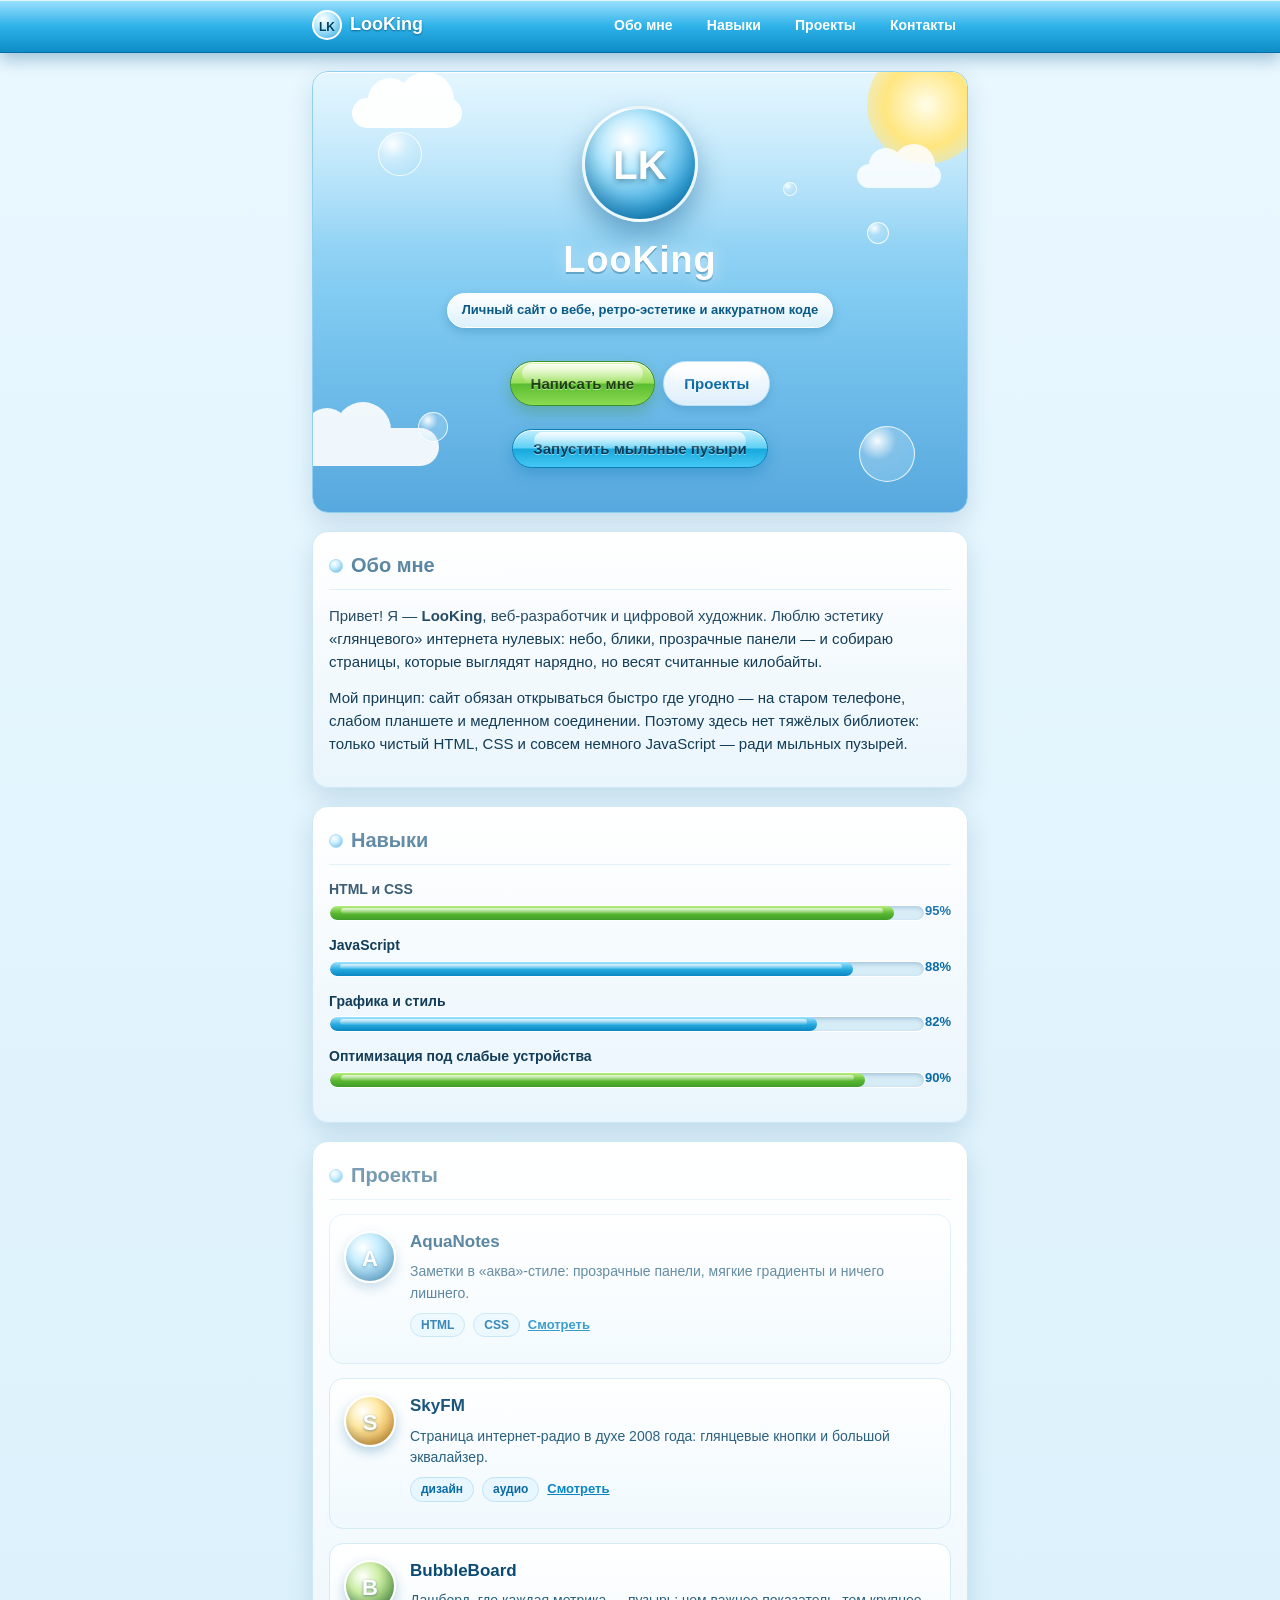
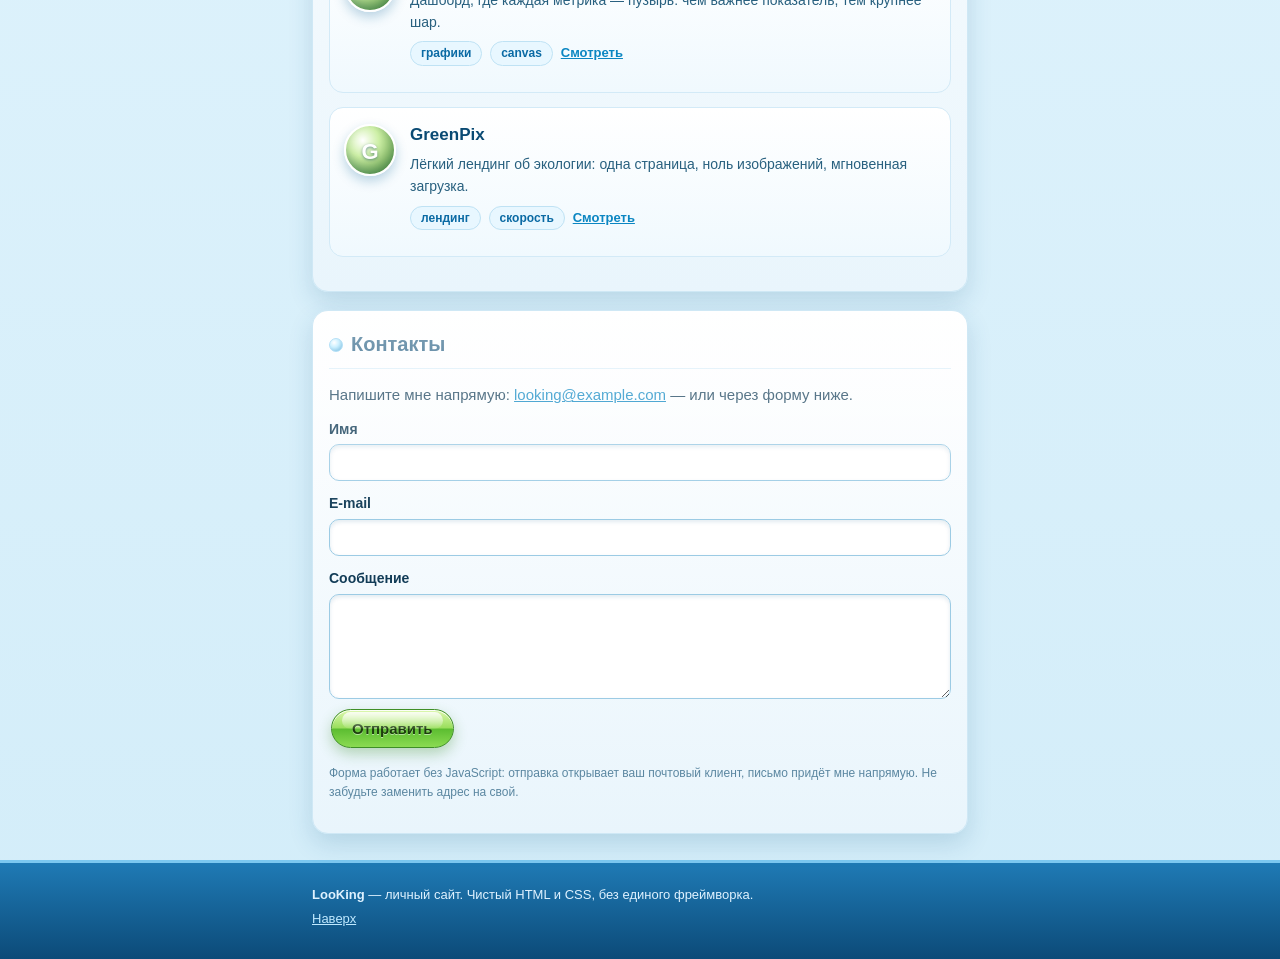
==== index.html @ d475ae1d "first commit" ====
<!DOCTYPE html>
<html lang="ru">
<head>
<meta charset="utf-8">
<meta name="viewport" content="width=device-width, initial-scale=1">
<meta name="description" content="LooKing — личный сайт: веб, ретро-эстетика и аккуратный код.">
<title>LooKing — личный сайт</title>
<link rel="stylesheet" href="style.css">
</head>
<body id="top">

<!-- Глянцевая верхняя панель -->
<div class="topbar">
  <div class="wrap clearfix">
    <span class="logo-orb">LK</span><span class="logo-name">LooKing</span>
    <span class="topnav">
      <a href="#about">Обо мне</a>
      <a href="#skills">Навыки</a>
      <a href="#projects">Проекты</a>
      <a href="#contact">Контакты</a>
    </span>
  </div>
</div>

<div class="wrap">

  <!-- Герой: небо, солнце, облака, пузыри (всё нарисовано CSS) -->
  <div class="panel sky">
    <span class="sun"></span>
    <span class="cloud c1"></span>
    <span class="cloud c2"></span>
    <span class="cloud c3"></span>
    <span class="bub b1"></span>
    <span class="bub b2"></span>
    <span class="bub b3"></span>
    <span class="bub b4"></span>
    <span class="bub b5"></span>

    <div class="hero-in">
      <span class="orb-lk">LK</span>
      <h1>LooKing</h1>
      <p class="hero-tag">Личный сайт о вебе, ретро-эстетике и аккуратном коде</p>
      <p>
        <a class="btn btn-green" href="#contact">Написать мне</a>
        <a class="btn btn-white" href="#projects">Проекты</a>
      </p>
      <div id="bubbleBar" style="display:none">
        <button type="button" class="btn btn-aqua" id="btnStart">Запустить мыльные пузыри</button>
      </div>
    </div>
  </div>

  <!-- Обо мне -->
  <div class="panel section" id="about">
    <h2><span class="h-orb"></span>Обо мне</h2>
    <p>Привет! Я — <strong>LooKing</strong>, веб-разработчик и цифровой художник. Люблю эстетику «глянцевого» интернета нулевых: небо, блики, прозрачные панели — и собираю страницы, которые выглядят нарядно, но весят считанные килобайты.</p>
    <p>Мой принцип: сайт обязан открываться быстро где угодно — на старом телефоне, слабом планшете и медленном соединении. Поэтому здесь нет тяжёлых библиотек: только чистый HTML, CSS и совсем немного JavaScript — ради мыльных пузырей.</p>
  </div>

  <!-- Навыки -->
  <div class="panel section" id="skills">
    <h2><span class="h-orb"></span>Навыки</h2>
    <div class="meter-row">
      <span class="meter-name">HTML и CSS</span><span class="meter-val">95%</span>
      <span class="meter"><span class="meter-fill" style="width:95%"></span></span>
    </div>
    <div class="meter-row">
      <span class="meter-name">JavaScript</span><span class="meter-val">88%</span>
      <span class="meter"><span class="meter-fill fill-aqua" style="width:88%"></span></span>
    </div>
    <div class="meter-row">
      <span class="meter-name">Графика и стиль</span><span class="meter-val">82%</span>
      <span class="meter"><span class="meter-fill fill-aqua" style="width:82%"></span></span>
    </div>
    <div class="meter-row">
      <span class="meter-name">Оптимизация под слабые устройства</span><span class="meter-val">90%</span>
      <span class="meter"><span class="meter-fill" style="width:90%"></span></span>
    </div>
  </div>

  <!-- Проекты -->
  <div class="panel section" id="projects">
    <h2><span class="h-orb"></span>Проекты</h2>

    <div class="pcard">
      <span class="p-ico ico-aqua">A</span>
      <div class="p-body">
        <h3>AquaNotes</h3>
        <p>Заметки в «аква»-стиле: прозрачные панели, мягкие градиенты и ничего лишнего.</p>
        <p><span class="pill">HTML</span> <span class="pill">CSS</span> <a class="p-link" href="#">Смотреть</a></p>
      </div>
    </div>

    <div class="pcard">
      <span class="p-ico ico-sun">S</span>
      <div class="p-body">
        <h3>SkyFM</h3>
        <p>Страница интернет-радио в духе 2008 года: глянцевые кнопки и большой эквалайзер.</p>
        <p><span class="pill">дизайн</span> <span class="pill">аудио</span> <a class="p-link" href="#">Смотреть</a></p>
      </div>
    </div>

    <div class="pcard">
      <span class="p-ico ico-green">B</span>
      <div class="p-body">
        <h3>BubbleBoard</h3>
        <p>Дашборд, где каждая метрика — пузырь: чем важнее показатель, тем крупнее шар.</p>
        <p><span class="pill">графики</span> <span class="pill">canvas</span> <a class="p-link" href="#">Смотреть</a></p>
      </div>
    </div>

    <div class="pcard">
      <span class="p-ico ico-green">G</span>
      <div class="p-body">
        <h3>GreenPix</h3>
        <p>Лёгкий лендинг об экологии: одна страница, ноль изображений, мгновенная загрузка.</p>
        <p><span class="pill">лендинг</span> <span class="pill">скорость</span> <a class="p-link" href="#">Смотреть</a></p>
      </div>
    </div>
  </div>

  <!-- Контакты -->
  <div class="panel section" id="contact">
    <h2><span class="h-orb"></span>Контакты</h2>
    <p>Напишите мне напрямую: <a href="mailto:looking@example.com">looking@example.com</a> — или через форму ниже.</p>

    <form action="mailto:looking@example.com" method="post" enctype="text/plain">
      <label for="f-name">Имя</label>
      <input type="text" id="f-name" name="Имя">
      <label for="f-mail">E-mail</label>
      <input type="text" id="f-mail" name="E-mail">
      <label for="f-msg">Сообщение</label>
      <textarea id="f-msg" name="Сообщение" rows="5"></textarea>
      <p><button type="submit" class="btn btn-green">Отправить</button></p>
    </form>
    <p class="note">Форма работает без JavaScript: отправка открывает ваш почтовый клиент, письмо придёт мне напрямую. Не забудьте заменить адрес на свой.</p>
  </div>

</div>

<!-- Футер: вода -->
<div class="footer">
  <div class="wrap">
    <p><strong>LooKing</strong> — личный сайт. Чистый HTML и CSS, без единого фреймворка.</p>
    <p><a href="#top">Наверх</a></p>
  </div>
</div>

<!-- Пузыри: показываются только если есть JavaScript и canvas -->
<canvas id="bubbleCanvas" width="320" height="240"></canvas>
<div id="bubbleHud" style="display:none">
  <span id="popLabel">Лопнуто: 0</span>
  <button type="button" class="btn-mini btn-aqua" id="btnBurst">Ещё пузырей</button>
  <button type="button" class="btn-mini btn-white" id="btnStop">Стоп</button>
</div>

<script src="script.js"></script>
</body>
</html>
---- style.css ----
/* ============ База ============ */
* { -webkit-box-sizing: border-box; box-sizing: border-box; }
html, body { margin: 0; padding: 0; }
body {
  font-family: Arial, Helvetica, sans-serif; /* только системные шрифты */
  font-size: 15px;
  line-height: 1.55;
  color: #123c57;
  background: #e4f4fc;
  background: -webkit-gradient(linear, left top, left bottom, from(#eaf8ff), to(#d3edf9));
  background: linear-gradient(to bottom, #eaf8ff, #d3edf9);
  -webkit-text-size-adjust: 100%;
}
a { color: #0b86c2; }
.wrap { max-width: 680px; margin: 0 auto; padding: 0 12px; }
.clearfix:after { content: ""; display: block; clear: both; }

/* ============ Глянцевая панель ============ */
.panel {
  position: relative;
  overflow: hidden;
  background: #ffffff;
  background: -webkit-gradient(linear, left top, left bottom, from(#ffffff), to(#e9f5fc));
  background: linear-gradient(to bottom, #ffffff, #e9f5fc);
  border: 1px solid #cfe8f5;
  -webkit-border-radius: 16px;
  border-radius: 16px;
  -webkit-box-shadow: 0 10px 24px rgba(16,84,128,.16), inset 0 1px 0 #ffffff;
  box-shadow: 0 10px 24px rgba(16,84,128,.16), inset 0 1px 0 #ffffff;
}
.panel:before { /* стеклянный блик сверху */
  content: "";
  position: absolute; left: 0; top: 0; right: 0; height: 40%;
  background: -webkit-gradient(linear, left top, left bottom, from(rgba(255,255,255,.5)), to(rgba(255,255,255,0)));
  background: linear-gradient(to bottom, rgba(255,255,255,.5), rgba(255,255,255,0));
  pointer-events: none;
}
.section { padding: 18px 16px 20px; margin-top: 18px; }
.section h2 {
  margin: 0 0 14px; padding-bottom: 8px;
  font-size: 20px; color: #0a4a73;
  border-bottom: 1px solid #d7ecf8;
}
.section p { margin: 0 0 12px; }
.h-orb {
  display: inline-block; width: 14px; height: 14px; margin-right: 8px;
  -webkit-border-radius: 50%; border-radius: 50%;
  background: #2fa4dd;
  background: -webkit-gradient(radial, 35% 30%, 1, 35% 30%, 10, from(#ffffff), color-stop(.4, #a9e6ff), to(#1587c4));
  background: radial-gradient(circle at 35% 30%, #ffffff, #a9e6ff 40%, #1587c4);
  border: 1px solid #7cc8f0;
  vertical-align: -1px;
}

/* ============ Верхняя панель ============ */
.topbar {
  padding: 10px 0; margin-bottom: 18px;
  background: #2eb2e8;
  background: -webkit-gradient(linear, left top, left bottom, from(#9ee1ff), color-stop(.5, #2eb2e8), to(#0e8cc7));
  background: linear-gradient(to bottom, #9ee1ff, #2eb2e8 50%, #0e8cc7);
  border-bottom: 1px solid #0a6da0;
  -webkit-box-shadow: 0 6px 16px rgba(10,90,140,.35), inset 0 1px 0 rgba(255,255,255,.7);
  box-shadow: 0 6px 16px rgba(10,90,140,.35), inset 0 1px 0 rgba(255,255,255,.7);
}
.logo-orb {
  display: inline-block; width: 30px; height: 30px; margin-right: 8px;
  line-height: 30px; text-align: center;
  font-size: 12px; font-weight: bold; color: #03415f;
  -webkit-border-radius: 50%; border-radius: 50%;
  background: #2fa4dd;
  background: -webkit-gradient(radial, 35% 28%, 2, 35% 28%, 22, from(#ffffff), color-stop(.4, #b3e9ff), to(#2fa4dd));
  background: radial-gradient(circle at 35% 28%, #ffffff, #b3e9ff 40%, #2fa4dd);
  border: 2px solid #ffffff;
  vertical-align: middle;
}
.logo-name { color: #ffffff; font-weight: bold; font-size: 18px; text-shadow: 0 1px 2px rgba(7,60,95,.6); vertical-align: middle; }
.topnav { float: right; }
.topnav a {
  display: inline-block; margin-left: 6px; padding: 5px 12px;
  color: #ffffff; font-weight: bold; font-size: 14px; text-decoration: none;
  -webkit-border-radius: 999px; border-radius: 999px;
}
.topnav a:hover, .topnav a:focus { background: rgba(255,255,255,.28); }

/* ============ Герой: небо ============ */
.sky {
  text-align: center;
  padding: 34px 14px 40px;
  background: #7cc8f0;
  background: -webkit-gradient(linear, left top, left bottom, from(#c9eeff), color-stop(.55, #7cc8f0), to(#57a8de));
  background: linear-gradient(to bottom, #c9eeff, #7cc8f0 55%, #57a8de);
  border-color: #8fd0f0;
}
.hero-in { position: relative; z-index: 2; }
.sky h1 {
  margin: 10px 0 6px; font-size: 36px; letter-spacing: 1px; color: #ffffff;
  text-shadow: 0 2px 0 rgba(9,80,120,.35), 0 0 18px rgba(255,255,255,.55);
}
.hero-tag {
  display: inline-block; margin: 0 0 14px; padding: 6px 14px;
  font-weight: bold; font-size: 13px; color: #0a5a86;
  background: #ffffff;
  background: -webkit-gradient(linear, left top, left bottom, from(#ffffff), to(#dcf1fc));
  background: linear-gradient(to bottom, #ffffff, #dcf1fc);
  border: 1px solid #ffffff;
  -webkit-border-radius: 999px; border-radius: 999px;
  -webkit-box-shadow: 0 4px 10px rgba(10,90,140,.25);
  box-shadow: 0 4px 10px rgba(10,90,140,.25);
}
.orb-lk {
  display: block; width: 116px; height: 116px; margin: 0 auto 6px;
  line-height: 112px; text-align: center;
  font-size: 40px; font-weight: bold; color: #ffffff;
  text-shadow: 0 2px 6px rgba(6,60,95,.55);
  -webkit-border-radius: 50%; border-radius: 50%;
  background: #2fa4dd;
  background: -webkit-gradient(radial, 38% 28%, 5, 38% 28%, 84, from(#ffffff), color-stop(.3, #b3e9ff), color-stop(.72, #2fa4dd), to(#0a5e90));
  background: radial-gradient(circle at 38% 28%, #ffffff, #b3e9ff 30%, #2fa4dd 72%, #0a5e90);
  border: 3px solid rgba(255,255,255,.9);
  -webkit-box-shadow: 0 14px 28px rgba(8,80,130,.4), inset 0 -10px 20px rgba(5,60,95,.35);
  box-shadow: 0 14px 28px rgba(8,80,130,.4), inset 0 -10px 20px rgba(5,60,95,.35);
}
/* солнце, облака, пузыри — декор */
.sun {
  position: absolute; z-index: 1; top: -26px; right: -18px; width: 118px; height: 118px;
  -webkit-border-radius: 50%; border-radius: 50%;
  background: #ffe680;
  background: -webkit-gradient(radial, 50% 50%, 4, 50% 50%, 58, from(#fffde8), color-stop(.5, #ffe680), to(rgba(255,230,128,0)));
  background: radial-gradient(circle, #fffde8, #ffe680 50%, rgba(255,230,128,0));
}
.cloud {
  position: absolute; z-index: 1; width: 110px; height: 30px;
  background: #ffffff; -webkit-border-radius: 30px; border-radius: 30px; opacity: .95;
}
.cloud:before, .cloud:after { content: ""; position: absolute; background: #ffffff; -webkit-border-radius: 50%; border-radius: 50%; }
.cloud:before { width: 44px; height: 44px; top: -20px; left: 16px; }
.cloud:after  { width: 56px; height: 56px; top: -26px; left: 46px; }
.c1 { top: 26px; left: 6%; }
.c2 { top: 92px; right: 4%; width: 84px; height: 24px; opacity: .85; }
.c2:before { width: 34px; height: 34px; top: -16px; left: 12px; }
.c2:after  { width: 42px; height: 42px; top: -20px; left: 36px; }
.c3 { bottom: 46px; left: -24px; width: 150px; height: 38px; opacity: .9; }
.bub {
  position: absolute; z-index: 1;
  -webkit-border-radius: 50%; border-radius: 50%;
  background: #cfeafa;
  background: -webkit-gradient(radial, 32% 26%, 2, 32% 26%, 46, from(rgba(255,255,255,.95)), color-stop(.35, rgba(255,255,255,.2)), to(rgba(150,215,250,.4)));
  background: radial-gradient(circle at 32% 26%, rgba(255,255,255,.95), rgba(255,255,255,.2) 35%, rgba(150,215,250,.4));
  border: 1px solid rgba(255,255,255,.85);
}
.b1 { width: 44px; height: 44px; top: 60px; left: 10%; }
.b2 { width: 22px; height: 22px; top: 150px; right: 12%; }
.b3 { width: 30px; height: 30px; bottom: 70px; left: 16%; }
.b4 { width: 14px; height: 14px; top: 110px; right: 26%; }
.b5 { width: 56px; height: 56px; bottom: 30px; right: 8%; }

/* ============ Кнопки ============ */
.btn {
  display: inline-block; position: relative;
  margin: 4px 2px; padding: 10px 20px;
  font-family: Arial, Helvetica, sans-serif;
  font-size: 15px; font-weight: bold; text-decoration: none; text-align: center;
  cursor: pointer;
  -webkit-border-radius: 999px; border-radius: 999px;
  border: 1px solid;
  text-shadow: 0 1px 0 rgba(255,255,255,.5);
}
.btn:before { /* верхний блик */
  content: ""; position: absolute; left: 8%; right: 8%; top: 2px; height: 45%;
  -webkit-border-radius: 999px; border-radius: 999px;
  background: -webkit-gradient(linear, left top, left bottom, from(rgba(255,255,255,.85)), to(rgba(255,255,255,.05)));
  background: linear-gradient(to bottom, rgba(255,255,255,.85), rgba(255,255,255,.05));
  pointer-events: none;
}
.btn-aqua {
  color: #053a58; border-color: #0c7fb7;
  background: #18a9de;
  background: -webkit-gradient(linear, left top, left bottom, from(#c4efff), color-stop(.48, #5fd0f5), color-stop(.52, #18a9de), to(#45c8f4));
  background: linear-gradient(to bottom, #c4efff, #5fd0f5 48%, #18a9de 52%, #45c8f4);
  -webkit-box-shadow: 0 6px 14px rgba(10,120,180,.35), inset 0 1px 0 rgba(255,255,255,.9);
  box-shadow: 0 6px 14px rgba(10,120,180,.35), inset 0 1px 0 rgba(255,255,255,.9);
}
.btn-green {
  color: #1c3d0d; border-color: #3f8f27;
  background: #5cbd31;
  background: -webkit-gradient(linear, left top, left bottom, from(#def8b0), color-stop(.48, #9adf5d), color-stop(.52, #5cbd31), to(#8bdb52));
  background: linear-gradient(to bottom, #def8b0, #9adf5d 48%, #5cbd31 52%, #8bdb52);
  -webkit-box-shadow: 0 6px 14px rgba(60,140,40,.32), inset 0 1px 0 rgba(255,255,255,.9);
  box-shadow: 0 6px 14px rgba(60,140,40,.32), inset 0 1px 0 rgba(255,255,255,.9);
}
.btn-white {
  color: #0a6aa4; border-color: #bfe2f4;
  background: #ffffff;
  background: -webkit-gradient(linear, left top, left bottom, from(#ffffff), to(#dceefb));
  background: linear-gradient(to bottom, #ffffff, #dceefb);
  -webkit-box-shadow: 0 4px 10px rgba(10,90,140,.18), inset 0 1px 0 #ffffff;
  box-shadow: 0 4px 10px rgba(10,90,140,.18), inset 0 1px 0 #ffffff;
}

/* ============ Шкалы навыков ============ */
.meter-row { margin: 0 0 14px; }
.meter-name { display: block; font-weight: bold; font-size: 14px; }
.meter-val { float: right; font-size: 13px; color: #0a6aa4; font-weight: bold; }
.meter {
  display: block; height: 16px; margin-top: 4px; overflow: hidden;
  background: #d6ecf7;
  border: 1px solid #ffffff;
  -webkit-border-radius: 999px; border-radius: 999px;
  -webkit-box-shadow: inset 0 2px 4px rgba(10,80,130,.25);
  box-shadow: inset 0 2px 4px rgba(10,80,130,.25);
}
.meter-fill {
  display: block; height: 100%; position: relative; overflow: hidden;
  -webkit-border-radius: 999px; border-radius: 999px;
  background: #58b62f;
  background: -webkit-gradient(linear, left top, left bottom, from(#b6ef7d), color-stop(.55, #58b62f), to(#3f9e2a));
  background: linear-gradient(to bottom, #b6ef7d, #58b62f 55%, #3f9e2a);
}
.meter-fill:after {
  content: ""; position: absolute; left: 2%; right: 2%; top: 2px; height: 40%;
  -webkit-border-radius: 999px; border-radius: 999px;
  background: -webkit-gradient(linear, left top, left bottom, from(rgba(255,255,255,.75)), to(rgba(255,255,255,.05)));
  background: linear-gradient(to bottom, rgba(255,255,255,.75), rgba(255,255,255,.05));
}
.fill-aqua {
  background: #25a9de;
  background: -webkit-gradient(linear, left top, left bottom, from(#9fe4ff), color-stop(.55, #25a9de), to(#0b86c2));
  background: linear-gradient(to bottom, #9fe4ff, #25a9de 55%, #0b86c2);
}

/* ============ Карточки проектов ============ */
.pcard {
  overflow: hidden;
  margin: 0 0 14px; padding: 14px;
  background: #ffffff;
  background: -webkit-gradient(linear, left top, left bottom, from(#ffffff), to(#f0f9fe));
  background: linear-gradient(to bottom, #ffffff, #f0f9fe);
  border: 1px solid #d3eaf7;
  -webkit-border-radius: 14px; border-radius: 14px;
}
.p-ico {
  float: left; width: 52px; height: 52px; margin: 2px 14px 6px 0;
  line-height: 52px; text-align: center;
  font-size: 22px; font-weight: bold; color: #ffffff;
  text-shadow: 0 1px 3px rgba(6,60,95,.5);
  -webkit-border-radius: 50%; border-radius: 50%;
  border: 2px solid #ffffff;
  -webkit-box-shadow: 0 5px 12px rgba(15,100,150,.28), inset 0 -5px 9px rgba(0,60,100,.2);
  box-shadow: 0 5px 12px rgba(15,100,150,.28), inset 0 -5px 9px rgba(0,60,100,.2);
}
.ico-aqua {
  background: #2fa4dd;
  background: -webkit-gradient(radial, 35% 30%, 3, 35% 30%, 36, from(#ffffff), color-stop(.35, #a9e6ff), to(#0a6aa4));
  background: radial-gradient(circle at 35% 30%, #ffffff, #a9e6ff 35%, #0a6aa4);
}
.ico-green {
  background: #5cbd31;
  background: -webkit-gradient(radial, 35% 30%, 3, 35% 30%, 36, from(#ffffff), color-stop(.35, #cdefa6), to(#337a1d));
  background: radial-gradient(circle at 35% 30%, #ffffff, #cdefa6 35%, #337a1d);
}
.ico-sun {
  background: #f5a623;
  background: -webkit-gradient(radial, 35% 30%, 3, 35% 30%, 36, from(#ffffff), color-stop(.35, #ffe9a0), to(#cf7a08));
  background: radial-gradient(circle at 35% 30%, #ffffff, #ffe9a0 35%, #cf7a08);
}
.p-body { overflow: hidden; }
.pcard h3 { margin: 0 0 6px; font-size: 17px; color: #0a4a73; }
.pcard p { margin: 0 0 8px; font-size: 14px; color: #28607f; }
.pill {
  display: inline-block; padding: 2px 10px; margin: 0 4px 4px 0;
  font-size: 12px; font-weight: bold; color: #0a6aa4;
  background: #e8f7ff;
  border: 1px solid #bfe2f4;
  -webkit-border-radius: 999px; border-radius: 999px;
}
.p-link { font-weight: bold; font-size: 13px; }

/* ============ Форма ============ */
label { display: block; margin: 12px 0 4px; font-weight: bold; font-size: 14px; }
input[type="text"], textarea {
  width: 100%; padding: 9px;
  font-family: Arial, Helvetica, sans-serif; font-size: 15px; color: #123c57;
  background: #ffffff;
  border: 1px solid #9ccbe4;
  -webkit-border-radius: 10px; border-radius: 10px;
  -webkit-box-shadow: inset 0 2px 4px rgba(10,80,130,.12);
  box-shadow: inset 0 2px 4px rgba(10,80,130,.12);
}
textarea { resize: vertical; }
.note { font-size: 12px; color: #5b87a1; }

/* ============ Футер ============ */
.footer {
  margin-top: 26px; padding: 18px 0 26px;
  background: #1b6fa8;
  background: -webkit-gradient(linear, left top, left bottom, from(#1f7ab5), to(#0c4a78));
  background: linear-gradient(to bottom, #1f7ab5, #0c4a78);
  border-top: 3px solid #7cc8f0;
  color: #dff2ff; font-size: 13px;
}
.footer a { color: #bfe9ff; }
.footer p { margin: 4px 0; }

/* ============ Пузыри (видны только с JS) ============ */
#bubbleCanvas { position: fixed; left: 0; top: 0; z-index: 40; display: none; }
#bubbleBar { margin-top: 12px; }
#bubbleHud {
  position: fixed; left: 10px; bottom: 10px; z-index: 60;
  padding: 8px 10px;
  background: #ffffff;
  background: -webkit-gradient(linear, left top, left bottom, from(#ffffff), to(#e2f3fd));
  background: linear-gradient(to bottom, #ffffff, #e2f3fd);
  border: 1px solid #bfe2f4;
  -webkit-border-radius: 999px; border-radius: 999px;
  -webkit-box-shadow: 0 8px 20px rgba(10,80,130,.3);
  box-shadow: 0 8px 20px rgba(10,80,130,.3);
  font-size: 13px; font-weight: bold; color: #0a6aa4;
}
.btn-mini {
  margin-left: 6px; padding: 6px 12px;
  font-family: Arial, Helvetica, sans-serif;
  font-size: 13px; font-weight: bold; cursor: pointer;
  -webkit-border-radius: 999px; border-radius: 999px;
  border: 1px solid;
}

/* ============ Узкие экраны (240x320) ============ */
@media (max-width: 420px) {
  .topnav { float: none; display: block; margin-top: 8px; }
  .topnav a { margin: 2px 4px 2px 0; }
  .sky h1 { font-size: 30px; }
  .b5 { display: none; }
}
@media (max-width: 300px) {
  body { font-size: 14px; }
  .btn { display: block; width: 100%; margin: 6px 0; }
  .orb-lk { width: 96px; height: 96px; line-height: 92px; font-size: 32px; }
}
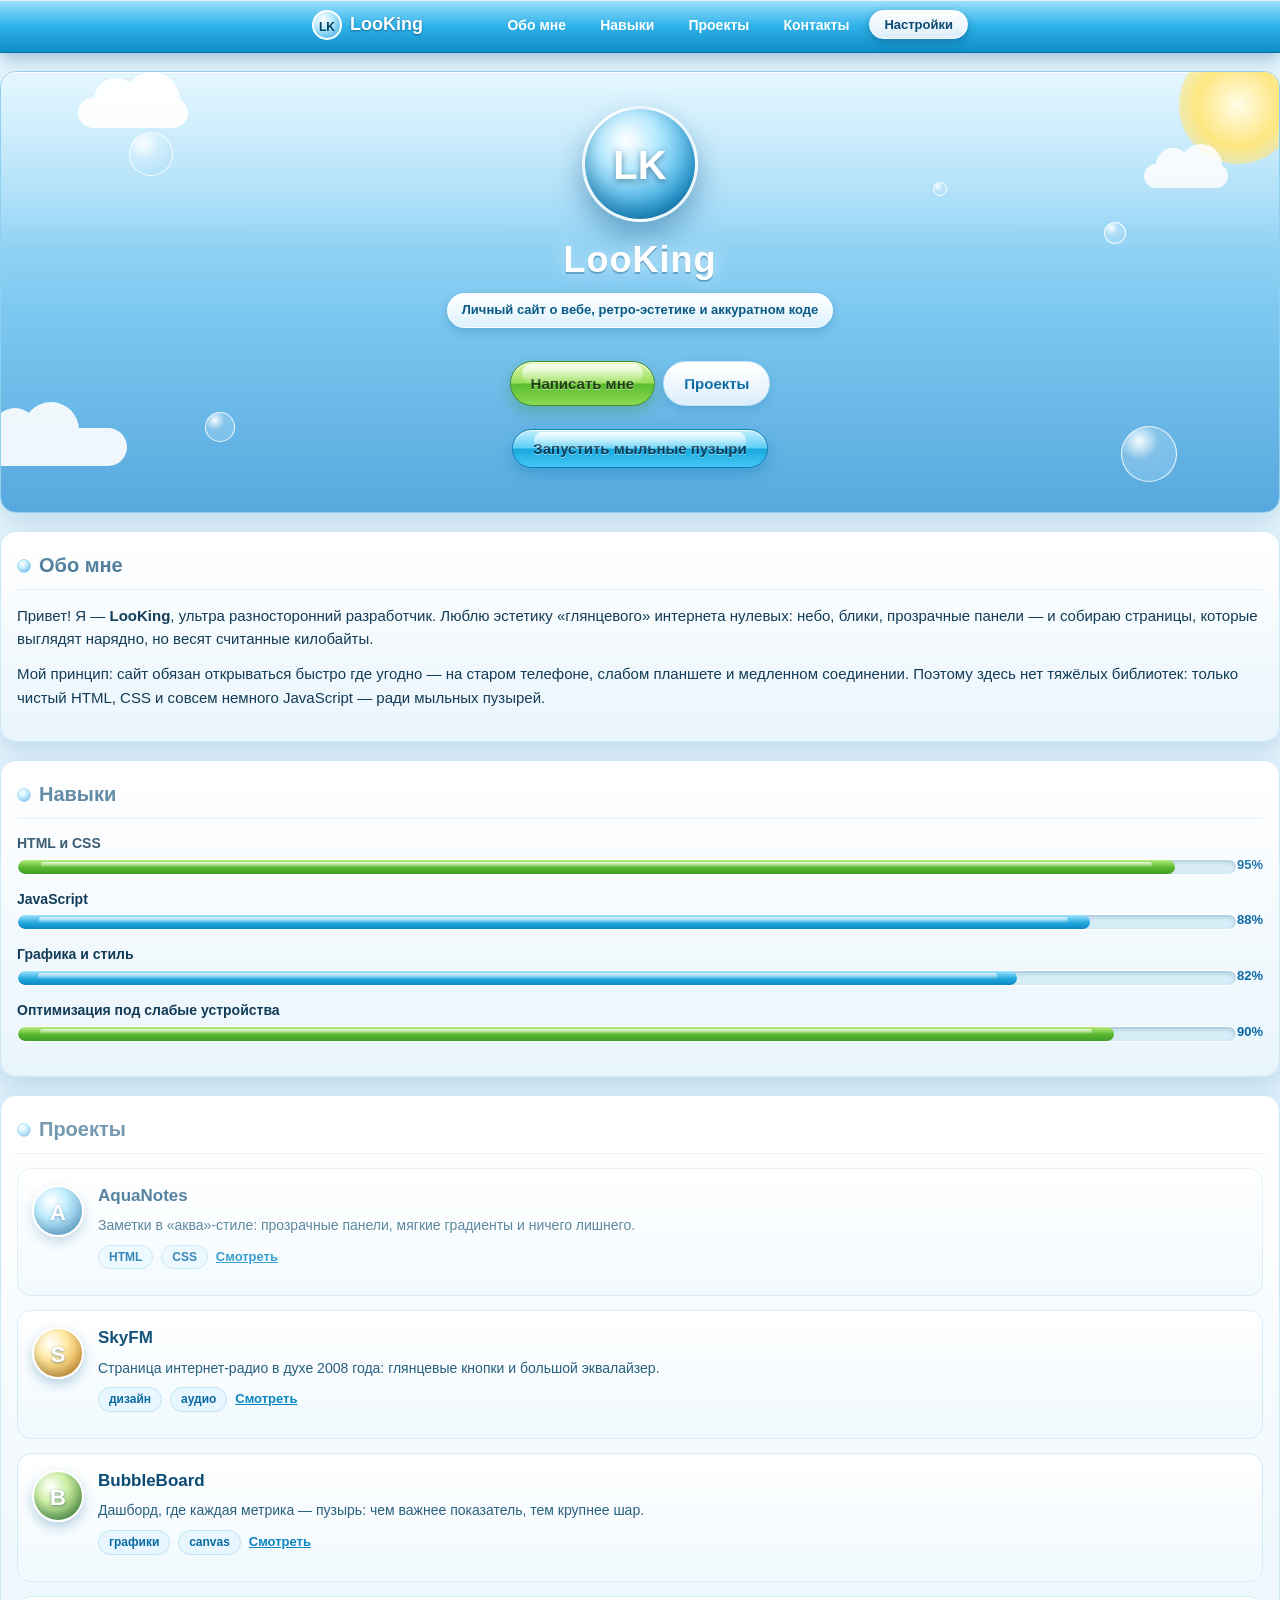
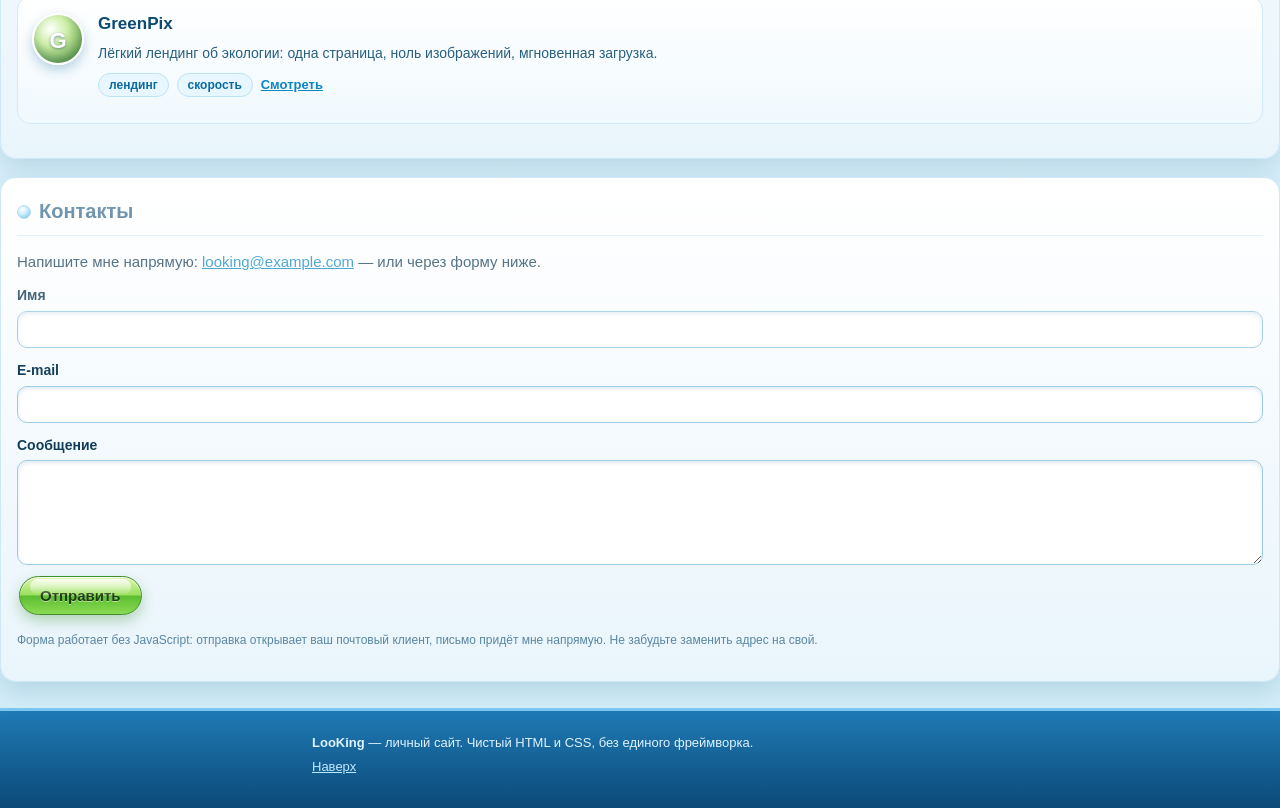
==== commit ed3813fa: "add a settings button to main page" ====
--- a/index.html
+++ b/index.html
@@ -13,16 +13,21 @@
 <div class="topbar">
   <div class="wrap clearfix">
     <span class="logo-orb">LK</span><span class="logo-name">LooKing</span>
+    <button type="button" id="btnSettings" class="btn-top" style="display:none">Настройки</button>
     <span class="topnav">
       <a href="#about">Обо мне</a>
       <a href="#skills">Навыки</a>
       <a href="#projects">Проекты</a>
       <a href="#contact">Контакты</a>
     </span>
+    <div id="settingsMenu" style="display:none">
+      <span class="set-title">Настройки страницы</span>
+      <button type="button" class="set-btn" id="setNight">Ночная тема</button>
+      <button type="button" class="set-btn" id="setJs">JavaScript</button>
+      <button type="button" class="set-btn" id="setImg">Картинки</button>
+    </div>
   </div>
 </div>
-
-<div class="wrap">
 
   <!-- Герой: небо, солнце, облака, пузыри (всё нарисовано CSS) -->
   <div class="panel sky">
@@ -53,7 +58,7 @@
   <!-- Обо мне -->
   <div class="panel section" id="about">
     <h2><span class="h-orb"></span>Обо мне</h2>
-    <p>Привет! Я — <strong>LooKing</strong>, веб-разработчик и цифровой художник. Люблю эстетику «глянцевого» интернета нулевых: небо, блики, прозрачные панели — и собираю страницы, которые выглядят нарядно, но весят считанные килобайты.</p>
+    <p>Привет! Я — <strong>LooKing</strong>, ультра разносторонний разработчик. Люблю эстетику «глянцевого» интернета нулевых: небо, блики, прозрачные панели — и собираю страницы, которые выглядят нарядно, но весят считанные килобайты.</p>
     <p>Мой принцип: сайт обязан открываться быстро где угодно — на старом телефоне, слабом планшете и медленном соединении. Поэтому здесь нет тяжёлых библиотек: только чистый HTML, CSS и совсем немного JavaScript — ради мыльных пузырей.</p>
   </div>
 
--- a/style.css
+++ b/style.css
@@ -82,6 +82,45 @@
 }
 .topnav a:hover, .topnav a:focus { background: rgba(255,255,255,.28); }
 
+/* ============ Кнопка и меню настроек ============ */
+.btn-top {
+  float: right; margin-left: 8px; padding: 6px 14px;
+  font-family: Arial, Helvetica, sans-serif; font-size: 13px; font-weight: bold;
+  color: #0a4a73; cursor: pointer; text-align: center;
+  background: #ffffff;
+  background: -webkit-gradient(linear, left top, left bottom, from(#ffffff), to(#dceefb));
+  background: linear-gradient(to bottom, #ffffff, #dceefb);
+  border: 1px solid #ffffff;
+  -webkit-border-radius: 999px; border-radius: 999px;
+  -webkit-box-shadow: 0 3px 8px rgba(7,60,95,.35), inset 0 1px 0 #ffffff;
+  box-shadow: 0 3px 8px rgba(7,60,95,.35), inset 0 1px 0 #ffffff;
+}
+#settingsMenu {
+  clear: both; margin-top: 10px; padding: 10px;
+  background: #ffffff;
+  background: -webkit-gradient(linear, left top, left bottom, from(#ffffff), to(#dcf0fb));
+  background: linear-gradient(to bottom, #ffffff, #dcf0fb);
+  border: 1px solid rgba(255,255,255,.85);
+  -webkit-border-radius: 12px; border-radius: 12px;
+  -webkit-box-shadow: 0 6px 16px rgba(7,60,95,.3), inset 0 1px 0 #ffffff;
+  box-shadow: 0 6px 16px rgba(7,60,95,.3), inset 0 1px 0 #ffffff;
+}
+.set-title { display: block; margin: 0 0 8px; font-size: 13px; font-weight: bold; color: #0a5a86; }
+.set-btn {
+  display: block; width: 100%; margin: 0 0 6px; padding: 9px 12px;
+  font-family: Arial, Helvetica, sans-serif; font-size: 14px; font-weight: bold;
+  text-align: left; color: #053a58; cursor: pointer;
+  background: #cfeeff;
+  background: -webkit-gradient(linear, left top, left bottom, from(#e9f9ff), to(#bfe7fa));
+  background: linear-gradient(to bottom, #e9f9ff, #bfe7fa);
+  border: 1px solid #8fd0f0;
+  -webkit-border-radius: 10px; border-radius: 10px;
+  -webkit-box-shadow: inset 0 1px 0 rgba(255,255,255,.9);
+  box-shadow: inset 0 1px 0 rgba(255,255,255,.9);
+}
+.set-btn .set-state { float: right; color: #0b86c2; }
+.noimg img { display: none !important; } /* картинки выключены — место не ломается */
+
 /* ============ Герой: небо ============ */
 .sky {
   text-align: center;
@@ -335,4 +374,53 @@
   body { font-size: 14px; }
   .btn { display: block; width: 100%; margin: 6px 0; }
   .orb-lk { width: 96px; height: 96px; line-height: 92px; font-size: 32px; }
-}+}
+
+/* ============ Ночная тема: Frutiger Aero после заката ============ */
+body.night { background: #0d1f38; background: -webkit-gradient(linear, left top, left bottom, from(#12283f), to(#081527)); background: linear-gradient(to bottom, #12283f, #081527); color: #cfe6f7; }
+body.night a { color: #7fd2f5; }
+body.night .topbar { background: #14335a; background: -webkit-gradient(linear, left top, left bottom, from(#27507c), color-stop(.5, #16375f), to(#0b2140)); background: linear-gradient(to bottom, #27507c, #16375f 50%, #0b2140); border-bottom-color: #061629; -webkit-box-shadow: 0 6px 16px rgba(0,0,0,.5), inset 0 1px 0 rgba(140,200,255,.25); box-shadow: 0 6px 16px rgba(0,0,0,.5), inset 0 1px 0 rgba(140,200,255,.25); }
+body.night .logo-name { color: #e6f4ff; }
+body.night .topnav a { color: #cfe9fb; }
+body.night .topnav a:hover, body.night .topnav a:focus { background: rgba(140,200,255,.22); }
+body.night .panel { background: #122c4a; background: -webkit-gradient(linear, left top, left bottom, from(#173656), to(#0e2340)); background: linear-gradient(to bottom, #173656, #0e2340); border-color: #26527f; -webkit-box-shadow: 0 10px 24px rgba(0,0,0,.45), inset 0 1px 0 rgba(140,200,255,.2); box-shadow: 0 10px 24px rgba(0,0,0,.45), inset 0 1px 0 rgba(140,200,255,.2); }
+body.night .panel:before { background: -webkit-gradient(linear, left top, left bottom, from(rgba(150,205,255,.12)), to(rgba(150,205,255,0))); background: linear-gradient(to bottom, rgba(150,205,255,.12), rgba(150,205,255,0)); }
+body.night .section h2 { color: #a9dcff; border-bottom-color: #26527f; }
+body.night .section p { color: #cfe6f7; }
+body.night .sky { background: #132f56; background: -webkit-gradient(linear, left top, left bottom, from(#1d4472), color-stop(.55, #122c52), to(#0a1c3a)); background: linear-gradient(to bottom, #1d4472, #122c52 55%, #0a1c3a); border-color: #26527f; }
+body.night .sky h1 { color: #eef7ff; text-shadow: 0 2px 0 rgba(0,10,30,.65), 0 0 18px rgba(120,200,255,.5); }
+body.night .sun { background: #e8f1fb; background: -webkit-gradient(radial, 50% 50%, 4, 50% 50%, 58, from(#f6faff), color-stop(.5, #dbe8f5), to(rgba(220,235,250,0))); background: radial-gradient(circle, #f6faff, #dbe8f5 50%, rgba(220,235,250,0)); } /* солнце становится луной */
+body.night .sky:after { /* звёзды */
+  content: ""; position: absolute; z-index: 1; top: 24px; left: 22px; width: 2px; height: 2px;
+  background: #ffffff; -webkit-border-radius: 50%; border-radius: 50%;
+  -webkit-box-shadow: 60px 34px 0 rgba(255,255,255,.75), 130px 12px 0 rgba(255,255,255,.5), 200px 58px 0 rgba(255,255,255,.8), 260px 20px 0 rgba(255,255,255,.45), 330px 66px 0 rgba(255,255,255,.6), 420px 30px 0 rgba(255,255,255,.7), 500px 72px 0 rgba(255,255,255,.5), 560px 18px 0 rgba(255,255,255,.65), 90px 96px 0 rgba(255,255,255,.4), 380px 100px 0 rgba(255,255,255,.45);
+  box-shadow: 60px 34px 0 rgba(255,255,255,.75), 130px 12px 0 rgba(255,255,255,.5), 200px 58px 0 rgba(255,255,255,.8), 260px 20px 0 rgba(255,255,255,.45), 330px 66px 0 rgba(255,255,255,.6), 420px 30px 0 rgba(255,255,255,.7), 500px 72px 0 rgba(255,255,255,.5), 560px 18px 0 rgba(255,255,255,.65), 90px 96px 0 rgba(255,255,255,.4), 380px 100px 0 rgba(255,255,255,.45);
+  pointer-events: none;
+}
+body.night .cloud, body.night .cloud:before, body.night .cloud:after { background: #2a4d77; }
+body.night .cloud { opacity: .75; }
+body.night .bub { background: #0f2b4d; background: -webkit-gradient(radial, 32% 26%, 2, 32% 26%, 46, from(rgba(200,235,255,.85)), color-stop(.35, rgba(160,210,250,.18)), to(rgba(70,130,190,.35))); background: radial-gradient(circle at 32% 26%, rgba(200,235,255,.85), rgba(160,210,250,.18) 35%, rgba(70,130,190,.35)); border-color: rgba(150,210,255,.5); }
+body.night .hero-tag { background: #12304f; background: -webkit-gradient(linear, left top, left bottom, from(#1a3f68), to(#0f2846)); background: linear-gradient(to bottom, #1a3f68, #0f2846); color: #a9dcff; border-color: #2c5a8c; }
+body.night .orb-lk { border-color: rgba(200,230,255,.85); -webkit-box-shadow: 0 14px 28px rgba(0,0,0,.55), inset 0 -10px 20px rgba(0,12,30,.5); box-shadow: 0 14px 28px rgba(0,0,0,.55), inset 0 -10px 20px rgba(0,12,30,.5); }
+body.night .btn-aqua { color: #eaffff; border-color: #0a567e; text-shadow: 0 1px 0 rgba(0,20,40,.45); background: #0d86bd; background: -webkit-gradient(linear, left top, left bottom, from(#7ed4f2), color-stop(.48, #2ba4d4), color-stop(.52, #0d86bd), to(#1f9ad0)); background: linear-gradient(to bottom, #7ed4f2, #2ba4d4 48%, #0d86bd 52%, #1f9ad0); }
+body.night .btn-green { color: #f2ffe8; border-color: #2e6b19; text-shadow: 0 1px 0 rgba(0,25,5,.45); background: #4c8a27; background: -webkit-gradient(linear, left top, left bottom, from(#a4d977), color-stop(.48, #6fae3f), color-stop(.52, #4c8a27), to(#65a53a)); background: linear-gradient(to bottom, #a4d977, #6fae3f 48%, #4c8a27 52%, #65a53a); }
+body.night .btn-white { color: #bfe6ff; border-color: #2c5a8c; text-shadow: none; background: #16375f; background: -webkit-gradient(linear, left top, left bottom, from(#1e4570), to(#102a4a)); background: linear-gradient(to bottom, #1e4570, #102a4a); }
+body.night .pcard { background: #102845; background: -webkit-gradient(linear, left top, left bottom, from(#153151), to(#0d2138)); background: linear-gradient(to bottom, #153151, #0d2138); border-color: #26527f; }
+body.night .pcard h3 { color: #a9dcff; }
+body.night .pcard p { color: #9cc2dd; }
+body.night .pill { background: #0f2b4d; color: #8fd2f2; border-color: #2c5a8c; }
+body.night .p-link { color: #7fd2f5; }
+body.night .meter { background: #0b1e35; border-color: #14304f; }
+body.night .meter-name, body.night .meter-val { color: #a9dcff; }
+body.night .h-orb { border-color: #7fd2f5; }
+body.night label { color: #cfe6f7; }
+body.night input[type="text"], body.night textarea { background: #0f2540; color: #d7ecfb; border-color: #2c5a8c; }
+body.night .note { color: #7ea6c4; }
+body.night .footer { background: #0a1c33; background: -webkit-gradient(linear, left top, left bottom, from(#0f2544), to(#050f1e)); background: linear-gradient(to bottom, #0f2544, #050f1e); border-top-color: #2c5a8c; }
+body.night #bubbleHud { background: #12304f; background: -webkit-gradient(linear, left top, left bottom, from(#1a3f68), to(#0f2846)); background: linear-gradient(to bottom, #1a3f68, #0f2846); border-color: #2c5a8c; color: #a9dcff; }
+body.night .btn-mini { color: #bfe6ff; border-color: #2c5a8c; background: #16375f; }
+body.night .btn-top { color: #cfe9fb; border-color: #2c5a8c; background: #16375f; background: -webkit-gradient(linear, left top, left bottom, from(#1e4570), to(#102a4a)); background: linear-gradient(to bottom, #1e4570, #102a4a); }
+body.night #settingsMenu { background: #12304f; background: -webkit-gradient(linear, left top, left bottom, from(#1a3f68), to(#0f2846)); background: linear-gradient(to bottom, #1a3f68, #0f2846); border-color: #2c5a8c; }
+body.night .set-title { color: #a9dcff; }
+body.night .set-btn { color: #cfe9fb; border-color: #2c5a8c; background: #1a3f68; background: -webkit-gradient(linear, left top, left bottom, from(#204a77), to(#132f52)); background: linear-gradient(to bottom, #204a77, #132f52); }
+body.night .set-btn .set-state { color: #7fd2f5; }
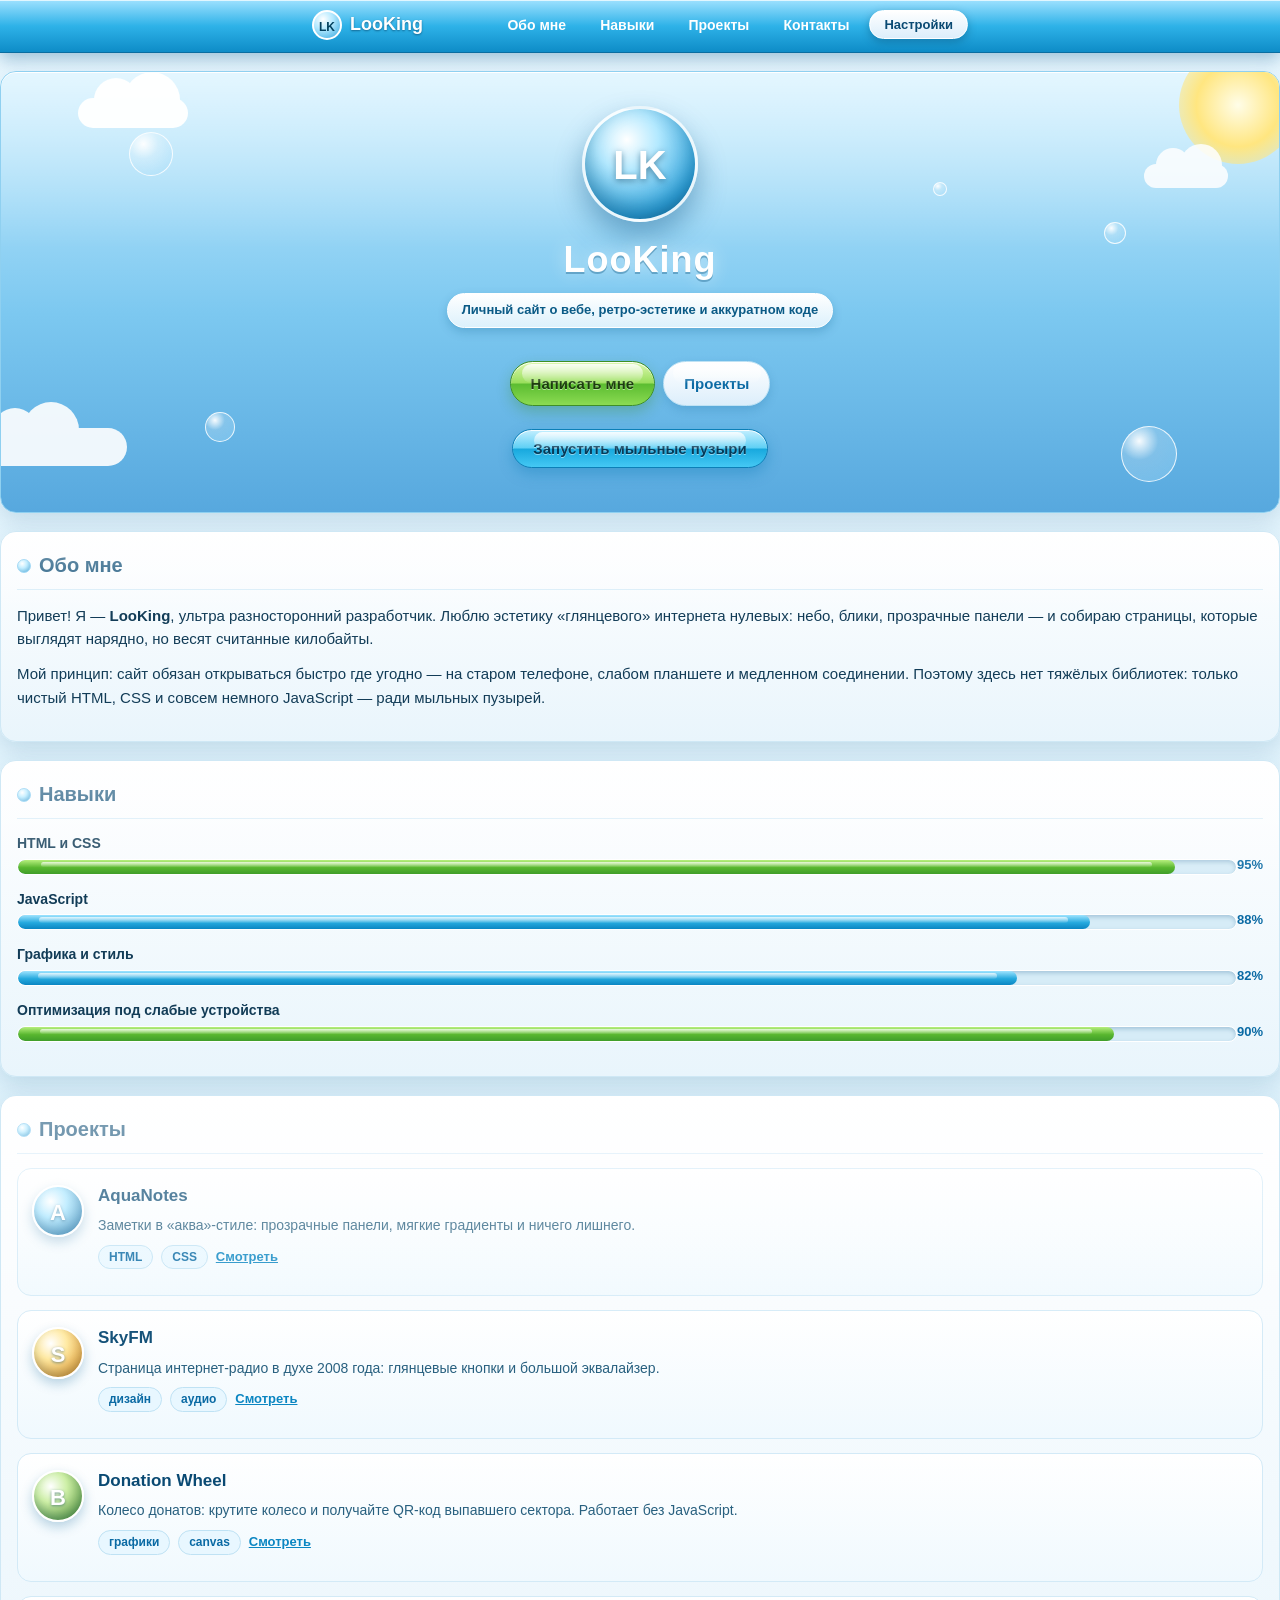
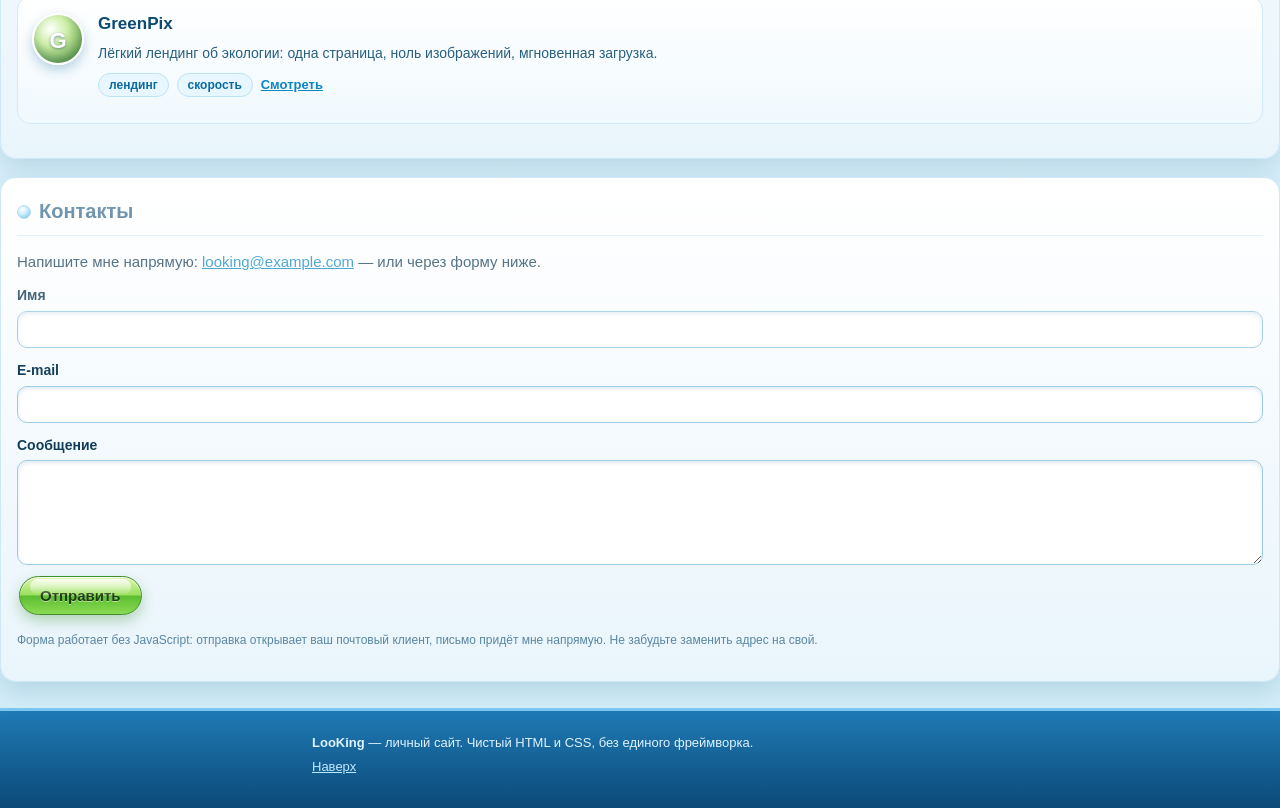
==== commit 64fa0d2f: "add a burmalda" ====
--- a/index.html
+++ b/index.html
@@ -108,9 +108,12 @@
     <div class="pcard">
       <span class="p-ico ico-green">B</span>
       <div class="p-body">
-        <h3>BubbleBoard</h3>
-        <p>Дашборд, где каждая метрика — пузырь: чем важнее показатель, тем крупнее шар.</p>
-        <p><span class="pill">графики</span> <span class="pill">canvas</span> <a class="p-link" href="#">Смотреть</a></p>
+        <h3>Donation Wheel</h3>
+        <p>Колесо донатов: крутите колесо и получайте QR-код выпавшего сектора. Работает без JavaScript.</p>
+        <p>
+          <span class="pill">графики</span> <span class="pill">canvas</span>
+          <a class="p-link" href="donat-wheel.html">Смотреть</a>
+        </p>
       </div>
     </div>
 
